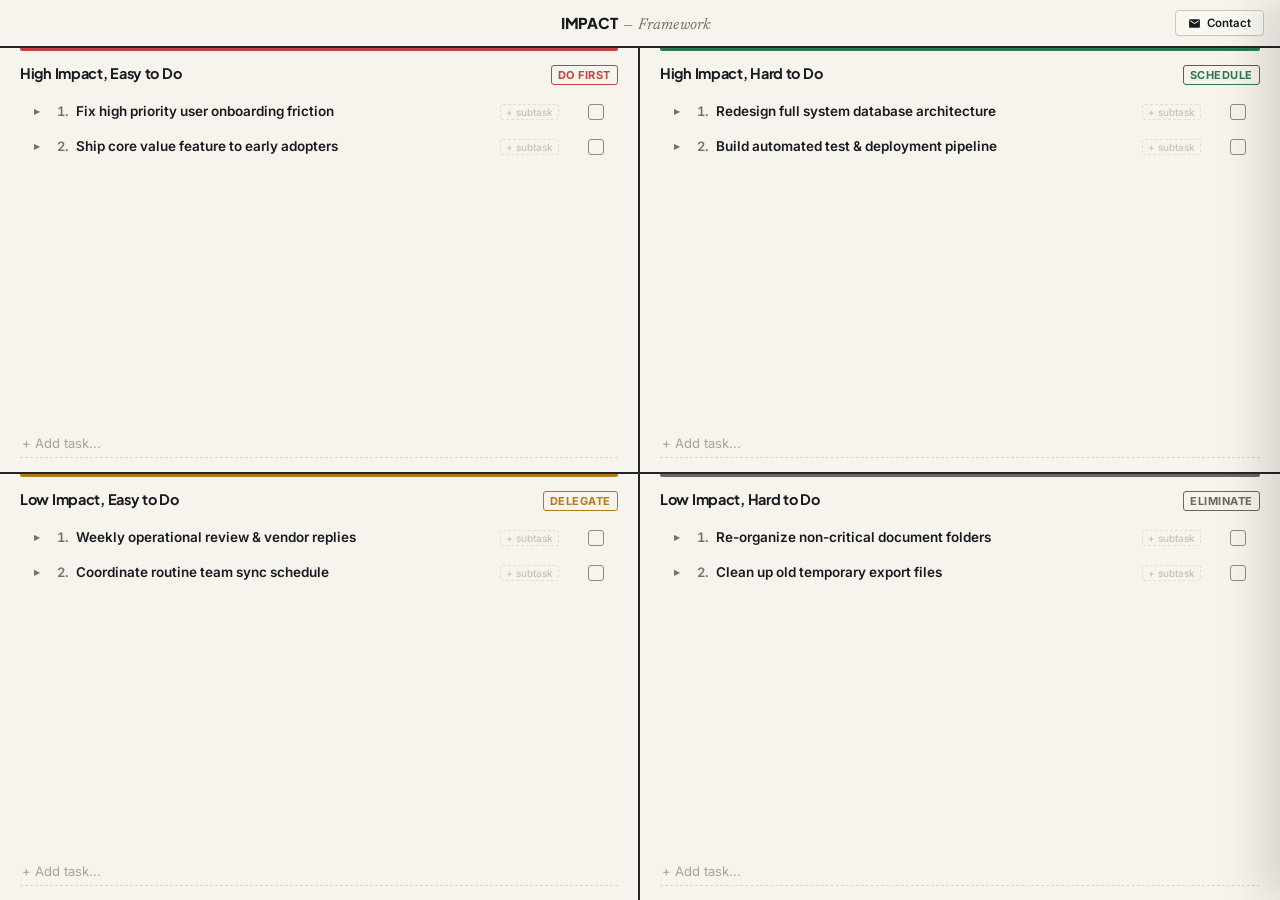
==== index.html @ 2e8723df "fix: ensure all main tasks start collapsed and open only when clicked" ====
<!DOCTYPE html>
<html lang="en">
<head>
  <meta charset="UTF-8">
  <meta name="viewport" content="width=device-width, initial-scale=1.0, maximum-scale=1.0, user-scalable=no">
  <title>Impact Framework</title>
  <link rel="icon" type="image/svg+xml" href="favicon.svg?v=2">
  <link rel="icon" type="image/png" sizes="32x32" href="favicon-32x32.png?v=2">
  <link rel="icon" type="image/png" sizes="16x16" href="favicon-16x16.png?v=2">
  <link rel="apple-touch-icon" sizes="180x180" href="apple-touch-icon.png?v=2">
  <link rel="manifest" href="site.webmanifest">
  <meta http-equiv="X-Content-Type-Options" content="nosniff">
  <meta name="referrer" content="no-referrer">
  <link rel="preconnect" href="https://fonts.googleapis.com">
  <link rel="preconnect" href="https://fonts.gstatic.com" crossorigin>
  <link href="https://fonts.googleapis.com/css2?family=Inter:wght@400;500;600;700&family=Newsreader:ital,opsz,wght@1,6..72,400;1,6..72,500&family=Plus+Jakarta+Sans:wght@700;800&display=swap" rel="stylesheet">
  <link rel="stylesheet" href="style.css?v=5.2">
</head>
<body>
  <div class="app-container" id="appContainer">
    <header class="app-header">
      <div class="header-left">
        <div class="sync-indicator-pill" id="headerSyncPill" style="display: none;" title="Cloud sync status">
          <span class="sync-status-dot"></span>
          <span class="sync-status-label" id="headerSyncUser">Synced</span>
        </div>
      </div>
      <h1 class="app-title">
        <span class="title-impact">IMPACT</span>
        <span class="title-framework">— Framework</span>
      </h1>
      <button class="contact-trigger" id="contactBtn" type="button" title="Contact info & App rating" aria-label="Open contact and info">
        <svg viewBox="0 0 24 24">
          <path d="M20 4H4c-1.1 0-2 .9-2 2v12c0 1.1.9 2 2 2h16c1.1 0 2-.9 2-2V6c0-1.1-.9-2-2-2zm0 4l-8 5-8-5V6l8 5 8-5v2z"/>
        </svg>
        <span>Contact</span>
      </button>
    </header>

    <!-- Full-screen 4-block matrix canvas -->
    <main class="matrix-canvas" id="matrix">
      <!-- Quadrant 1: Top-Left -->
      <section class="quadrant" data-quadrant="q1" id="q1">
        <div class="quadrant-header">
          <h2 class="quadrant-title" spellcheck="false">High Impact, Easy to Do</h2>
          <span class="quadrant-tag">Do First</span>
        </div>
        <ul class="task-list" data-quadrant="q1" aria-label="High Impact, Easy to Do tasks"></ul>
        <form class="add-form" data-quadrant="q1">
          <div class="smooth-input-wrap">
            <input type="text" placeholder="+ Add task..." autocomplete="off" aria-label="Add task to Q1">
            <span class="smooth-caret"></span>
          </div>
        </form>
      </section>

      <!-- Quadrant 2: Top-Right -->
      <section class="quadrant" data-quadrant="q2" id="q2">
        <div class="quadrant-header">
          <h2 class="quadrant-title" spellcheck="false">High Impact, Hard to Do</h2>
          <span class="quadrant-tag">Schedule</span>
        </div>
        <ul class="task-list" data-quadrant="q2" aria-label="High Impact, Hard to Do tasks"></ul>
        <form class="add-form" data-quadrant="q2">
          <div class="smooth-input-wrap">
            <input type="text" placeholder="+ Add task..." autocomplete="off" aria-label="Add task to Q2">
            <span class="smooth-caret"></span>
          </div>
        </form>
      </section>

      <!-- Bottom-Left: Q3 -->
      <section class="quadrant" data-quadrant="q3" id="q3">
        <div class="quadrant-header">
          <h2 class="quadrant-title" spellcheck="false">Low Impact, Easy to Do</h2>
          <span class="quadrant-tag">Delegate</span>
        </div>
        <ul class="task-list" data-quadrant="q3" aria-label="Low Impact, Easy to Do tasks"></ul>
        <form class="add-form" data-quadrant="q3">
          <div class="smooth-input-wrap">
            <input type="text" placeholder="+ Add task..." autocomplete="off" aria-label="Add task to Q3">
            <span class="smooth-caret"></span>
          </div>
        </form>
      </section>

      <!-- Bottom-Right: Q4 -->
      <section class="quadrant" data-quadrant="q4" id="q4">
        <div class="quadrant-header">
          <h2 class="quadrant-title" spellcheck="false">Low Impact, Hard to Do</h2>
          <span class="quadrant-tag">Eliminate</span>
        </div>
        <ul class="task-list" data-quadrant="q4" aria-label="Low Impact, Hard to Do tasks"></ul>
        <form class="add-form" data-quadrant="q4">
          <div class="smooth-input-wrap">
            <input type="text" placeholder="+ Add task..." autocomplete="off" aria-label="Add task to Q4">
            <span class="smooth-caret"></span>
          </div>
        </form>
      </section>
    </main>
  </div>

  <!-- Slide-Over Scrim Backdrop -->
  <div class="drawer-overlay" id="drawerOverlay" aria-hidden="true"></div>

  <!-- Slide-Over Right Panel (Depth Parallax Entry) -->
  <aside class="drawer-panel" id="contactDrawer" aria-label="Contact information and rating">
    <div class="drawer-header">
      <h2 class="drawer-title">Contact info</h2>
      <button class="drawer-close" id="drawerCloseBtn" type="button" title="Close" aria-label="Close panel">&times;</button>
    </div>

    <div class="drawer-body">
      <!-- Item 1: Email Address with Copy Pill -->
      <div class="info-item">
        <svg class="info-icon" viewBox="0 0 24 24" fill="none" stroke="currentColor" stroke-width="2">
          <path d="M4 4h16c1.1 0 2 .9 2 2v12c0 1.1-.9 2-2 2H4c-1.1 0-2-.9-2-2V6c0-1.1.9-2 2-2z"/>
          <polyline points="22,6 12,13 2,6"/>
        </svg>
        <div class="info-content">
          <div class="info-label">Email</div>
          <div class="info-value">nandanbhole72@gmail.com</div>
          <button class="copy-pill" id="copyEmailBtn" type="button">
            <span>📋 Copy</span>
          </button>
        </div>
      </div>

      <!-- Item 2: Version -->
      <div class="info-item">
        <svg class="info-icon" viewBox="0 0 24 24" fill="none" stroke="currentColor" stroke-width="2">
          <circle cx="12" cy="12" r="10"></circle>
          <line x1="12" y1="16" x2="12" y2="12"></line>
          <line x1="12" y1="8" x2="12.01" y2="8"></line>
        </svg>
        <div class="info-content">
          <div class="info-label">Latest Version</div>
          <div class="info-value">v1.2.0</div>
        </div>
      </div>

      <hr class="drawer-divider">

      <!-- Item 3: Account & Cross-Device Sync (Zero-Intrusion) -->
      <div class="account-section" id="accountSection">
        <!-- State A: Not Signed In (Local Device Only) -->
        <div class="account-card not-signed-in" id="accountNotSignedIn">
          <div class="account-card-header">
            <span class="account-badge-pill offline">
              <span class="pulse-dot"></span>
              <span>Local Device</span>
            </span>
          </div>
          <h3 class="account-title">Cross-Device Sync</h3>
          <p class="account-desc">Create an account or sign in to seamlessly sync your matrix across your phone, tablet, and laptop.</p>
          <div class="account-cta-group">
            <button class="account-btn primary" id="openCreateAccountBtn" type="button">Create Account</button>
            <button class="account-btn secondary" id="openSignInBtn" type="button">Sign In</button>
          </div>
        </div>

        <!-- State B: Signed In -->
        <div class="account-card signed-in" id="accountSignedIn" style="display: none;">
          <div class="account-card-header">
            <span class="account-badge-pill synced" id="syncStatusBadge">
              <span class="sync-status-dot"></span>
              <span id="syncStatusText">Cloud Synced</span>
            </span>
            <span class="account-last-sync" id="accountLastSync">Just now</span>
          </div>
          <div class="account-user-row">
            <div class="account-avatar" id="accountAvatar">U</div>
            <div class="account-user-details">
              <div class="account-username" id="accountUsername">user</div>
              <div class="account-sync-info">Active on this device</div>
            </div>
          </div>
          <div class="account-actions-row">
            <button class="account-btn-sync-now" id="manualSyncBtn" type="button" title="Sync changes now">
              <svg viewBox="0 0 24 24" width="13" height="13" fill="currentColor">
                <path d="M12 4V1L8 5l4 4V6c3.31 0 6 2.69 6 6 0 1.01-.25 1.97-.7 2.8l1.46 1.46C19.54 15.03 20 13.57 20 12c0-4.42-3.58-8-8-8zm0 14c-3.31 0-6-2.69-6-6 0-1.01.25-1.97.7-2.8L5.24 7.74C4.46 8.97 4 10.43 4 12c0 4.42 3.58 8 8 8v3l4-4-4-4v3z"/>
              </svg>
              <span>Sync Now</span>
            </button>
            <button class="account-btn-signout" id="signOutBtn" type="button">Sign Out</button>
          </div>
        </div>
      </div>

      <hr class="drawer-divider">

      <!-- Item 4: Rate this app (Google Play clean format) -->
      <div class="rate-app-section">
        <h3 class="rate-app-title">Rate this app</h3>
        <p class="rate-app-subtitle">Tell others what you think</p>

        <div class="rate-stars-row" id="starsBar">
          <button class="rate-star-btn" data-rating="1" type="button" aria-label="1 star">
            <svg viewBox="0 0 24 24" class="star-svg">
              <path d="M12 17.27L18.18 21l-1.64-7.03L22 9.24l-7.19-.61L12 2 9.19 8.63 2 9.24l5.46 4.73L5.82 21z"/>
            </svg>
          </button>
          <button class="rate-star-btn" data-rating="2" type="button" aria-label="2 stars">
            <svg viewBox="0 0 24 24" class="star-svg">
              <path d="M12 17.27L18.18 21l-1.64-7.03L22 9.24l-7.19-.61L12 2 9.19 8.63 2 9.24l5.46 4.73L5.82 21z"/>
            </svg>
          </button>
          <button class="rate-star-btn" data-rating="3" type="button" aria-label="3 stars">
            <svg viewBox="0 0 24 24" class="star-svg">
              <path d="M12 17.27L18.18 21l-1.64-7.03L22 9.24l-7.19-.61L12 2 9.19 8.63 2 9.24l5.46 4.73L5.82 21z"/>
            </svg>
          </button>
          <button class="rate-star-btn" data-rating="4" type="button" aria-label="4 stars">
            <svg viewBox="0 0 24 24" class="star-svg">
              <path d="M12 17.27L18.18 21l-1.64-7.03L22 9.24l-7.19-.61L12 2 9.19 8.63 2 9.24l5.46 4.73L5.82 21z"/>
            </svg>
          </button>
          <button class="rate-star-btn" data-rating="5" type="button" aria-label="5 stars">
            <svg viewBox="0 0 24 24" class="star-svg">
              <path d="M12 17.27L18.18 21l-1.64-7.03L22 9.24l-7.19-.61L12 2 9.19 8.63 2 9.24l5.46 4.73L5.82 21z"/>
            </svg>
          </button>
        </div>

        <a class="write-review-link" id="writeReviewLink" href="javascript:void(0)" role="button">Write a review</a>
        <div class="rating-feedback" id="ratingFeedback"></div>
      </div>
    </div>

    <!-- Floating Focus Card Modal Overlay (Reviews) -->
    <div class="focus-review-backdrop" id="focusReviewBackdrop" aria-hidden="true">
      <div class="focus-review-card" role="dialog" aria-modal="true" aria-labelledby="focusReviewTitle">
        <div class="focus-review-header">
          <h4 class="focus-review-title" id="focusReviewTitle">Share your experience</h4>
          <button class="focus-review-close" id="focusReviewCloseBtn" type="button" aria-label="Close modal">&times;</button>
        </div>

        <div class="focus-stars-row" id="focusStarsRow">
          <button class="focus-star-btn" data-rating="1" type="button" aria-label="1 star">
            <svg viewBox="0 0 24 24" class="star-svg"><path d="M12 17.27L18.18 21l-1.64-7.03L22 9.24l-7.19-.61L12 2 9.19 8.63 2 9.24l5.46 4.73L5.82 21z"/></svg>
          </button>
          <button class="focus-star-btn" data-rating="2" type="button" aria-label="2 stars">
            <svg viewBox="0 0 24 24" class="star-svg"><path d="M12 17.27L18.18 21l-1.64-7.03L22 9.24l-7.19-.61L12 2 9.19 8.63 2 9.24l5.46 4.73L5.82 21z"/></svg>
          </button>
          <button class="focus-star-btn" data-rating="3" type="button" aria-label="3 stars">
            <svg viewBox="0 0 24 24" class="star-svg"><path d="M12 17.27L18.18 21l-1.64-7.03L22 9.24l-7.19-.61L12 2 9.19 8.63 2 9.24l5.46 4.73L5.82 21z"/></svg>
          </button>
          <button class="focus-star-btn" data-rating="4" type="button" aria-label="4 stars">
            <svg viewBox="0 0 24 24" class="star-svg"><path d="M12 17.27L18.18 21l-1.64-7.03L22 9.24l-7.19-.61L12 2 9.19 8.63 2 9.24l5.46 4.73L5.82 21z"/></svg>
          </button>
          <button class="focus-star-btn" data-rating="5" type="button" aria-label="5 stars">
            <svg viewBox="0 0 24 24" class="star-svg"><path d="M12 17.27L18.18 21l-1.64-7.03L22 9.24l-7.19-.61L12 2 9.19 8.63 2 9.24l5.46 4.73L5.82 21z"/></svg>
          </button>
        </div>

        <div class="focus-input-box">
          <textarea class="focus-textarea" id="focusReviewText" placeholder="Describe your experience (optional)" maxlength="500"></textarea>
          <div class="focus-card-footer">
            <span class="focus-char-counter" id="focusCharCounter">0/500</span>
          </div>
        </div>

        <div class="focus-actions">
          <button class="focus-btn-cancel" id="focusReviewCancelBtn" type="button">Cancel</button>
          <button class="focus-btn-post" id="focusReviewPostBtn" type="button">Post</button>
        </div>
      </div>
    </div>

    <!-- Floating Focus Card Modal Overlay (Auth: Create Account / Sign In) -->
    <div class="focus-review-backdrop" id="authModalBackdrop" aria-hidden="true">
      <div class="focus-review-card auth-modal-card" role="dialog" aria-modal="true" aria-labelledby="authModalTitle">
        <div class="focus-review-header">
          <h4 class="focus-review-title" id="authModalTitle">Sync Across Devices</h4>
          <button class="focus-review-close" id="authModalCloseBtn" type="button" aria-label="Close modal">&times;</button>
        </div>

        <div class="auth-modal-tabs" role="tablist">
          <button class="auth-tab active" id="tabCreateAccount" type="button" role="tab" aria-selected="true">Create Account</button>
          <button class="auth-tab" id="tabSignIn" type="button" role="tab" aria-selected="false">Sign In</button>
        </div>

        <form class="auth-form" id="authForm" autocomplete="off">
          <div class="auth-field-group">
            <label class="auth-label" for="authUsername">Username</label>
            <input class="auth-input" id="authUsername" name="sync_user" type="text" placeholder="e.g. alex_runner" required autocomplete="off" autocapitalize="none" spellcheck="false">
            <span class="auth-hint">3–20 letters, numbers, or underscores</span>
          </div>

          <div class="auth-field-group">
            <label class="auth-label" for="authPassword">Sync Passcode / Password</label>
            <div class="auth-password-wrap">
              <input class="auth-input" id="authPassword" name="sync_key" type="password" placeholder="Create a sync passcode (min 4 chars)" required autocomplete="new-password">
              <button class="auth-toggle-pwd" id="authTogglePwd" type="button" aria-label="Toggle passcode visibility" title="Show/hide passcode">
                <svg viewBox="0 0 24 24" class="pwd-eye-icon" width="16" height="16" fill="currentColor">
                  <path d="M12 4.5C7 4.5 2.73 7.61 1 12c1.73 4.39 6 7.5 11 7.5s9.27-3.11 11-7.5c-1.73-4.39-6-7.5-11-7.5zM12 17c-2.76 0-5-2.24-5-5s2.24-5 5-5 5 2.24 5 5-2.24 5-5 5zm0-8c-1.66 0-3 1.34-3 3s1.34 3 3 3 3-1.34 3-3-1.34-3-3-3z"/>
                </svg>
              </button>
            </div>
          </div>

          <div class="auth-notice" id="authNotice">
            Creating an account saves your current board to the cloud so you can access it on all your devices.
          </div>

          <div class="auth-status-msg" id="authStatusMsg" style="display: none;"></div>

          <div class="focus-actions auth-actions">
            <button class="focus-btn-cancel" id="authCancelBtn" type="button">Cancel</button>
            <button class="focus-btn-post" id="authSubmitBtn" type="submit">Create Account & Sync</button>
          </div>
        </form>
      </div>
    </div>
  </aside>
  <script src="js/config.js?v=5.0"></script>
  <script src="js/app.js?v=5.4"></script>
  <!-- Vercel Web Analytics & Speed Insights -->
  <script defer src="/_vercel/insights/script.js"></script>
  <script defer src="/_vercel/speed-insights/script.js"></script>
</body>
</html>
---- style.css ----
/* ==========================================================================
   Impact Framework — Full-Screen 4-Block Minimalist Matrix
   Integrated with Docs Silk Smooth Typing Engine
   ========================================================================== */

* {
  box-sizing: border-box;
  margin: 0;
  padding: 0;
}

:root {
  /* Warm Sepia / Parchment Palette */
  --bg-color: #f7f4ed;
  --line-color: #22262b;
  --line-width: 2px;
  
  --text-main: #181b1e;
  --text-muted: #737069;
  --text-faint: #a6a39b;
  
  --task-hover: #eee9dd;
  --task-done-color: #9c9991;
  --input-underline: #d8d6cf;

  --accent-q1: #c54242;
  --accent-q2: #2b7757;
  --accent-q3: #b07c1b;
  --accent-q4: #6b665f;
}

html, body {
  width: 100vw;
  height: 100vh;
  margin: 0;
  padding: 0;
  overflow: hidden;
  font-family: 'Inter', system-ui, -apple-system, BlinkMacSystemFont, "Segoe UI", Roboto, sans-serif;
  background-color: var(--bg-color);
  color: var(--text-main);
  -webkit-font-smoothing: antialiased;
}

/* ==========================================================================
   Full Screen App Layout (Zero Outside Whitespace)
   ========================================================================== */
.app-container {
  width: 100vw;
  height: 100vh;
  height: 100dvh;
  display: flex;
  flex-direction: column;
  margin: 0;
  padding: 0;
  overflow: hidden;
  position: relative;
  transition: transform 0.38s cubic-bezier(0.16, 1, 0.3, 1), filter 0.38s ease;
  transform-origin: right center;
  will-change: transform;
}

/* Depth Parallax Canvas Pushback */
body.drawer-open .app-container {
  transform: scale(0.975) translateX(-8px);
  filter: blur(0.5px);
}

/* ==========================================================================
   Header Bar
   ========================================================================== */
.app-header {
  height: 48px;
  flex-shrink: 0;
  display: flex;
  align-items: center;
  justify-content: space-between;
  padding: 0 16px;
  border-bottom: var(--line-width) solid var(--line-color);
  background: var(--bg-color);
  user-select: none;
}

.header-left {
  display: flex;
  align-items: center;
  min-width: 80px;
}

.sync-indicator-pill {
  display: inline-flex;
  align-items: center;
  gap: 6px;
  background: #f0eee6;
  border: 1px solid #dcd7ca;
  padding: 3px 9px;
  border-radius: 999px;
  font-size: 11px;
  font-weight: 600;
  color: #3b3732;
  user-select: none;
  cursor: pointer;
  transition: all 0.2s ease;
}

.sync-indicator-pill:hover {
  background: #e7e3d7;
  border-color: #cfc8b8;
}

.sync-status-dot {
  width: 7px;
  height: 7px;
  border-radius: 50%;
  background: #2b7757;
  flex-shrink: 0;
  display: inline-block;
}

.sync-status-dot.syncing {
  background: #1a73e8;
  animation: pulseSync 1.2s infinite ease-in-out;
}

.sync-status-dot.offline {
  background: #a6a39b;
}

.sync-status-dot.error {
  background: #c54242;
}

@keyframes pulseSync {
  0% { transform: scale(0.9); opacity: 0.5; }
  50% { transform: scale(1.25); opacity: 1; }
  100% { transform: scale(0.9); opacity: 0.5; }
}

/* Header Title — Exactly matching prototype */
.app-title {
  display: inline-flex;
  align-items: baseline;
  gap: 6px;
  user-select: none;
  margin: 0 auto;
}

.title-impact {
  font-family: 'Plus Jakarta Sans', system-ui, -apple-system, BlinkMacSystemFont, "Segoe UI", Roboto, sans-serif;
  font-size: 15px;
  font-weight: 800;
  letter-spacing: -0.015em;
  color: var(--text-main);
  text-transform: uppercase;
}

.title-framework {
  font-family: 'Newsreader', Georgia, serif;
  font-style: italic;
  font-weight: 400;
  font-size: 15.5px;
  color: var(--text-muted);
  letter-spacing: 0.01em;
  text-transform: none;
}

/* Contact Trigger Button at Top-Right — Minimalist refined border */
.contact-trigger {
  display: inline-flex;
  align-items: center;
  gap: 6px;
  background: #faf8f3;
  border: 1px solid #cfc7b7;
  padding: 5px 12px;
  border-radius: 4px;
  font-size: 11.5px;
  font-weight: 600;
  color: var(--text-main);
  cursor: pointer;
  transition: all 0.18s cubic-bezier(0.16, 1, 0.3, 1);
  outline: none;
  font-family: inherit;
  box-shadow: 0 1px 2px rgba(32, 27, 23, 0.04);
}

.contact-trigger:hover {
  background: var(--text-main);
  color: var(--bg-color);
  border-color: var(--text-main);
  transform: translateY(-1px);
}

.contact-trigger svg {
  width: 13px;
  height: 13px;
  fill: currentColor;
}

/* ==========================================================================
   Full-Screen 4-Quadrant Matrix (Divided by 2 intersecting lines)
   ========================================================================== */
.matrix-canvas {
  flex: 1;
  display: grid;
  grid-template-columns: 1fr 1fr;
  grid-template-rows: 1fr 1fr;
  width: 100vw;
  height: calc(100vh - 48px);
  overflow: hidden;
  background: var(--bg-color);
}

/* Vertical Center Line (Dividing Left & Right) */
.quadrant[data-quadrant="q1"],
.quadrant[data-quadrant="q3"] {
  border-right: var(--line-width) solid var(--line-color);
}

/* Horizontal Center Line (Dividing Top & Bottom) */
.quadrant[data-quadrant="q1"],
.quadrant[data-quadrant="q2"] {
  border-bottom: var(--line-width) solid var(--line-color);
}

/* ==========================================================================
   Quadrant Area
   ========================================================================== */
.quadrant {
  display: flex;
  flex-direction: column;
  padding: 16px 20px 14px;
  min-height: 0;
  overflow: hidden;
  position: relative;
}

/* Micro Top Accent Line for Each Quadrant */
.quadrant::before {
  content: "";
  position: absolute;
  top: 0;
  left: 20px;
  right: 20px;
  height: 2.5px;
  border-radius: 0 0 2px 2px;
  z-index: 2;
}

.quadrant[data-quadrant="q1"]::before { background: var(--accent-q1); }
.quadrant[data-quadrant="q2"]::before { background: var(--accent-q2); }
.quadrant[data-quadrant="q3"]::before { background: var(--accent-q3); }
.quadrant[data-quadrant="q4"]::before { background: var(--accent-q4); }

.quadrant-header {
  display: flex;
  align-items: baseline;
  justify-content: space-between;
  margin-bottom: 10px;
  flex-shrink: 0;
  user-select: none;
}

/* Quadrant Title — Plus Jakarta Sans 700 matching prototype */
.quadrant-title {
  font-family: 'Plus Jakarta Sans', system-ui, -apple-system, BlinkMacSystemFont, "Segoe UI", Roboto, sans-serif;
  font-size: 14.5px;
  font-weight: 700;
  letter-spacing: -0.02em;
  color: var(--text-main);
}

.quadrant-tag {
  font-size: 11px;
  font-weight: 700;
  text-transform: uppercase;
  letter-spacing: 0.05em;
  padding: 2px 6px;
  border-radius: 3px;
  border: 1px solid currentColor;
}

.quadrant[data-quadrant="q1"] .quadrant-tag { color: var(--accent-q1); }
.quadrant[data-quadrant="q2"] .quadrant-tag { color: var(--accent-q2); }
.quadrant[data-quadrant="q3"] .quadrant-tag { color: var(--accent-q3); }
.quadrant[data-quadrant="q4"] .quadrant-tag { color: var(--accent-q4); }

/* ==========================================================================
   Task List
   ========================================================================== */
.task-list {
  list-style: none;
  flex: 1;
  overflow-y: auto;
  display: flex;
  flex-direction: column;
  gap: 2px;
  padding-right: 4px;
  min-height: 0;
  position: relative;
}

.task-list::-webkit-scrollbar {
  width: 4px;
}
.task-list::-webkit-scrollbar-thumb {
  background: var(--input-underline);
  border-radius: 2px;
}

/* ==========================================================================
   Task Item — Pure Direct Drag, ZERO Animation, ZERO Shadow
   ========================================================================== */
.task {
  display: flex;
  flex-direction: column;
  border-radius: 4px;
  font-size: 13.5px;
  color: var(--text-main);
  position: relative;
  background: transparent;
  user-select: none;
  touch-action: none;
  box-shadow: none !important;
}

/* Default state (no subtasks, not expanded): matches original live site 100% */
.task:not(.has-subtasks):not(.expanded) {
  border: none;
  background: transparent;
}

.task:not(.has-subtasks):not(.expanded) .task-header-row {
  padding: 7px 10px;
}

.task:not(.has-subtasks):not(.expanded):hover {
  background: var(--task-hover);
}

/* Container styling ONLY when task has subtasks or is expanded */
.task.has-subtasks,
.task.expanded {
  border: 1px solid rgba(34, 38, 43, 0.12);
  background: rgba(255, 255, 255, 0.45);
  margin-bottom: 3px;
  border-radius: 4px;
  transition: border-color 0.12s ease;
}

.task.has-subtasks .task-header-row,
.task.expanded .task-header-row {
  padding: 6px 8px;
}

.task.expanded {
  border-color: rgba(34, 38, 43, 0.22);
}

/* Header Row of the Task */
.task-header-row {
  display: flex;
  align-items: center;
  gap: 8px;
  width: 100%;
  cursor: grab;
  cursor: -webkit-grab;
}

.task-header-row:active {
  cursor: grabbing;
  cursor: -webkit-grabbing;
}

/* Fold Chevron Toggle Button */
.btn-fold-toggle {
  background: transparent;
  border: none;
  width: 14px;
  height: 14px;
  display: flex;
  align-items: center;
  justify-content: center;
  font-size: 8px;
  color: var(--text-muted);
  cursor: pointer;
  padding: 0;
  flex-shrink: 0;
  transition: transform 0.15s ease, color 0.15s ease;
}

.btn-fold-toggle:hover {
  color: var(--text-main);
}

.btn-fold-toggle.open {
  transform: rotate(90deg);
}

/* Progress Badge Pill */
.task-progress-pill {
  font-size: 10.5px;
  font-weight: 500;
  font-family: inherit;
  padding: 1px 5px;
  border-radius: 3px;
  background: rgba(0, 0, 0, 0.04);
  color: var(--text-muted);
  border: 1px solid rgba(0, 0, 0, 0.08);
  cursor: pointer;
  flex-shrink: 0;
  transition: all 0.12s ease;
}

.task-progress-pill:hover {
  background: rgba(0, 0, 0, 0.08);
  color: var(--text-main);
}

.task-progress-pill.all-done {
  background: rgba(43, 119, 87, 0.1);
  color: var(--accent-q2);
  border-color: rgba(43, 119, 87, 0.25);
}

.task-progress-pill.empty-add {
  font-size: 10px;
  color: var(--text-faint);
  background: transparent;
  border: 1px dashed rgba(0, 0, 0, 0.15);
  opacity: 0.6;
}

.task:hover .task-progress-pill.empty-add {
  opacity: 1;
  color: var(--text-muted);
  border-color: rgba(0, 0, 0, 0.25);
}

.task-progress-pill.empty-add:hover {
  background: rgba(0, 0, 0, 0.05);
  color: var(--text-main);
  border-color: var(--line-color);
}

/* Sub-Checklist Tray */
.subtask-tray {
  background: transparent;
  border-top: 1px dashed rgba(34, 38, 43, 0.1);
  padding: 4px 8px 6px 14px;
  display: flex;
  flex-direction: column;
  gap: 2px;
}

.subtask-list-wrapper {
  display: flex;
  flex-direction: column;
  gap: 2px;
}

.subtask-item {
  display: flex;
  align-items: center;
  gap: 7px;
  padding: 3px 5px;
  border-radius: 3px;
  font-size: 12.5px;
  color: var(--text-main);
  background: transparent;
  position: relative;
  user-select: none;
}

.subtask-item:hover {
  background: var(--task-hover);
}

.subtask-item.being-dragged {
  display: none !important;
}

.subtask-grip {
  color: var(--text-faint);
  font-size: 10px;
  line-height: 1;
  cursor: grab;
  cursor: -webkit-grab;
  opacity: 0;
  padding: 0 1px;
  transition: opacity 0.1s ease;
  flex-shrink: 0;
  letter-spacing: -1px;
}

.subtask-item:hover .subtask-grip {
  opacity: 0.7;
}

.subtask-grip:active {
  cursor: grabbing;
  cursor: -webkit-grabbing;
}

.subtask-checkbox {
  width: 14px;
  height: 14px;
  border: 1.5px solid #8e8b82;
  border-radius: 3px;
  background: transparent;
  cursor: pointer;
  display: flex;
  align-items: center;
  justify-content: center;
  flex-shrink: 0;
  padding: 0;
  box-shadow: none !important;
  transition: none;
}

.subtask-checkbox:hover {
  border-color: var(--line-color);
}

.subtask-item.done .subtask-checkbox {
  background: var(--line-color);
  border-color: var(--line-color);
}

.subtask-item.done .subtask-checkbox::after {
  content: "";
  width: 3.5px;
  height: 7px;
  border: solid #ffffff;
  border-width: 0 1.4px 1.4px 0;
  transform: rotate(45deg) translate(-0.5px, -0.8px);
}

.subtask-text {
  flex: 1;
  word-break: break-word;
  line-height: 1.3;
  cursor: text;
}

.subtask-item.done .subtask-text {
  text-decoration: line-through;
  color: var(--task-done-color);
}

.btn-subtask-del {
  background: transparent;
  border: none;
  font-size: 13px;
  line-height: 1;
  color: var(--text-muted);
  cursor: pointer;
  padding: 0 3px;
  border-radius: 2px;
  opacity: 0;
  transition: opacity 0.1s;
}

.subtask-item:hover .btn-subtask-del {
  opacity: 0.7;
}

.btn-subtask-del:hover {
  color: #c54242;
  opacity: 1;
}

.add-subtask-wrap {
  display: flex;
  align-items: center;
  gap: 6px;
  padding: 3px 5px 2px;
  margin-top: 2px;
}

.btn-add-subtask-trigger {
  background: transparent;
  border: none;
  font-size: 12px;
  font-weight: 500;
  color: var(--text-muted);
  cursor: pointer;
  display: inline-flex;
  align-items: center;
  gap: 5px;
  font-family: inherit;
  padding: 2px 0;
  transition: color 0.12s;
}

.btn-add-subtask-trigger:hover {
  color: var(--text-main);
}

.subtask-input-active {
  flex: 1;
  border: none;
  border-bottom: 1.5px dashed var(--line-color);
  background: transparent;
  font-size: 12.5px;
  font-family: inherit;
  color: var(--text-main);
  outline: none;
  padding: 2px 0;
}

.subtask-input-active::placeholder {
  color: var(--text-faint);
  font-style: italic;
}

.subtask-edit-input {
  flex: 1;
  border: none;
  border-bottom: 1.5px solid var(--line-color);
  background: transparent;
  font-size: 12.5px;
  font-family: inherit;
  color: var(--text-main);
  outline: none;
  padding: 1px 0;
}

.dragged-subtask-floating {
  position: fixed;
  z-index: 10000;
  pointer-events: none;
  background: #ffffff !important;
  border: 1.5px solid var(--line-color) !important;
  border-radius: 3px;
  display: flex;
  align-items: center;
  gap: 7px;
  padding: 4px 8px;
  font-size: 12px;
  color: var(--text-main);
  box-sizing: border-box;
  box-shadow: none !important;
}

/* When picked up: completely lifted out (no shadow or ghost left behind) */
.task.being-dragged {
  display: none !important;
}

/* Floating Physical Card Following Cursor */
.dragged-task-floating {
  position: fixed;
  z-index: 10000;
  pointer-events: none;
  opacity: 1 !important;
  box-shadow: none !important;
  background: #ffffff !important;
  border: 1.5px solid var(--line-color) !important;
  border-radius: 4px;
  display: flex;
  align-items: center;
  justify-content: space-between;
  gap: 10px;
  padding: 7px 10px;
  font-size: 13.5px;
  color: var(--text-main);
  box-sizing: border-box;
  cursor: grabbing;
  transition: none !important;
}

/* Simple Crisp Drop Indicator Line */
.drop-indicator-line {
  height: 2px;
  background: var(--line-color);
  margin: 2px 0;
  pointer-events: none;
  flex-shrink: 0;
}

/* Task Number Index on Left */
.task-num {
  font-size: 13px;
  font-weight: 600;
  color: var(--text-muted);
  flex-shrink: 0;
  user-select: none;
  font-variant-numeric: tabular-nums;
  min-width: 16px;
  text-align: right;
  line-height: 1.4;
}

.task.done .task-num {
  color: var(--task-done-color);
  opacity: 0.6;
}

/* Task Content Text */
.task-text {
  flex: 1;
  word-break: break-word;
  outline: none;
  cursor: inherit;
  line-height: 1.4;
  font-weight: 600;
}

.task.done .task-text {
  text-decoration: line-through;
  color: var(--task-done-color);
  font-weight: 500;
}

/* Inline Edit Input (Triggered only by double-click) */
.edit-input {
  flex: 1;
  font-size: 13.5px;
  font-family: inherit;
  border: none;
  border-bottom: 1.5px solid var(--line-color);
  background: transparent;
  color: var(--text-main);
  padding: 2px 0;
  outline: none;
}

/* Action buttons: delete button next to square checkbox */
.task-actions {
  display: flex;
  align-items: center;
  gap: 4px;
  margin-left: auto;
  flex-shrink: 0;
}

.btn-delete {
  background: transparent;
  border: none;
  font-size: 15px;
  line-height: 1;
  color: var(--text-muted);
  cursor: pointer;
  padding: 2px 4px;
  border-radius: 3px;
  opacity: 0;
  transition: none;
}

.task:hover .btn-delete,
.task:focus-within .btn-delete {
  opacity: 1;
}

.btn-delete:hover {
  color: #c54242;
  background: rgba(197, 66, 66, 0.1);
}

/* ==========================================================================
   Square Checkbox at the FAR RIGHT END
   ========================================================================== */
.task-done-square {
  width: 16px;
  height: 16px;
  border: 1.5px solid #8e8b82;
  border-radius: 3px;
  background: transparent;
  cursor: pointer;
  flex-shrink: 0;
  display: flex;
  align-items: center;
  justify-content: center;
  padding: 0;
  box-shadow: none !important;
  transition: none;
}

.task-done-square:hover {
  border-color: var(--line-color);
}

.task.done .task-done-square {
  background: var(--line-color);
  border-color: var(--line-color);
}

.task.done .task-done-square::after {
  content: "";
  width: 4px;
  height: 8px;
  border: solid #ffffff;
  border-width: 0 1.5px 1.5px 0;
  transform: rotate(45deg) translate(-0.5px, -1px);
}

/* ==========================================================================
   Add Task Form (Minimalist underline with Smooth Input Wrap)
   ========================================================================== */
.add-form {
  margin-top: auto;
  padding-top: 10px;
  flex-shrink: 0;
}

.smooth-input-wrap {
  position: relative;
  display: flex;
  align-items: center;
  width: 100%;
}

.add-form input {
  width: 100%;
  border: none;
  border-bottom: 1px dashed var(--input-underline);
  background: transparent;
  padding: 6px 2px;
  font-size: 13px;
  font-family: inherit;
  color: var(--text-main);
  outline: none;
  transition: border-color 0.15s ease;
}

.add-form input:focus {
  border-bottom: 1.5px solid var(--line-color);
}

.add-form input::placeholder {
  color: var(--text-faint);
}

/* ==========================================================================
   DOCS SILK SMOOTH TYPING ENGINE (Permanent Default)
   ========================================================================== */

/* Hide harsh native cursor in all inputs */
.smooth-input-wrap input:focus {
  caret-color: transparent !important;
}

/* Custom Gliding Caret */
.smooth-caret {
  position: absolute;
  top: 50%;
  transform: translateY(-50%);
  width: 2px;
  height: 16px;
  background: var(--line-color);
  pointer-events: none;
  opacity: 0;
  left: 2px;
  z-index: 10;
  border-radius: 1px;
  transition: left 0.075s cubic-bezier(0.2, 0, 0, 1), transform 0.06s ease;
  will-change: left, opacity;
}

.smooth-caret.visible {
  opacity: 1;
}

.smooth-caret.blinking {
  animation: smoothCaretPulse 1.05s ease-in-out infinite;
}

.smooth-caret.typing {
  animation: none !important;
  opacity: 1 !important;
}

@keyframes smoothCaretPulse {
  0%, 100% { opacity: 1; }
  50% { opacity: 0; }
}

/* ==========================================================================
   Mobile Optimization — Preserving 2x2 Desktop Matrix Layout
   ========================================================================== */
@media (max-width: 640px) {
  .app-header {
    height: 38px;
    padding: 0 10px;
  }
  .app-title {
    font-size: 11.5px;
    gap: 4px;
    letter-spacing: 0.05em;
  }
  .header-spacer {
    width: 50px;
  }
  .matrix-canvas {
    width: 100vw;
    height: calc(100vh - 38px);
    height: calc(100dvh - 38px);
    grid-template-columns: 1fr 1fr;
    grid-template-rows: 1fr 1fr;
    overflow: hidden;
  }
  /* Retain exact 2 intersecting lines */
  .quadrant[data-quadrant="q1"],
  .quadrant[data-quadrant="q3"] {
    border-right: var(--line-width) solid var(--line-color);
  }
  .quadrant[data-quadrant="q1"],
  .quadrant[data-quadrant="q2"] {
    border-bottom: var(--line-width) solid var(--line-color);
  }
  .quadrant[data-quadrant="q3"],
  .quadrant[data-quadrant="q4"] {
    border-bottom: none;
  }
  .quadrant[data-quadrant="q2"],
  .quadrant[data-quadrant="q4"] {
    border-right: none;
  }

  .quadrant {
    padding: 8px 8px 6px;
  }
  .quadrant-header {
    margin-bottom: 6px;
    gap: 4px;
  }
  .quadrant-title {
    font-size: 11px;
    line-height: 1.25;
    white-space: normal;
  }
  .quadrant-tag {
    font-size: 8.5px;
    padding: 1px 3px;
    letter-spacing: 0.03em;
    flex-shrink: 0;
  }
  .task-list {
    gap: 1px;
    padding-right: 2px;
  }
  .task {
    padding: 0;
    gap: 0;
    font-size: 11px;
    border-radius: 3px;
  }
  .task-header-row {
    padding: 4px 6px;
    gap: 5px;
  }
  .task-num {
    font-size: 10.5px;
    min-width: 13px;
    line-height: 1.25;
  }
  .task-text {
    line-height: 1.25;
  }
  .task-progress-pill {
    font-size: 8.5px;
    padding: 1px 4px;
  }
  .subtask-tray {
    padding: 4px 6px 6px 8px;
    gap: 2px;
  }
  .subtask-item {
    font-size: 10.5px;
    gap: 5px;
    padding: 2px 3px;
  }
  .subtask-checkbox {
    width: 11px;
    height: 11px;
  }
  .subtask-input-active {
    font-size: 10.5px;
  }
  .btn-subtask-del {
    opacity: 0.6;
    font-size: 11px;
  }
  .task-done-square {
    width: 13px;
    height: 13px;
  }
  .task.done .task-done-square::after {
    width: 3px;
    height: 6px;
    border-width: 0 1.2px 1.2px 0;
    transform: rotate(45deg) translate(-0.5px, -0.5px);
  }
  .btn-delete {
    font-size: 13px;
    padding: 1px 2px;
    opacity: 0;
  }
  .task:active .btn-delete,
  .task:hover .btn-delete {
    opacity: 0.7;
  }
  .add-form {
    padding-top: 4px;
  }
  .add-form input {
    font-size: 11px;
    padding: 3px 0;
  }
  .smooth-caret {
    height: 12px;
  }
  .edit-input {
    font-size: 11px;
  }
  /* Smooth upward slide when typing in bottom quadrants (Q3 Delegate / Q4 Eliminate) */
  body.shift-bottom-active .app-container {
    transform: translateY(calc(-50% + 20px));
  }
  .header-spacer {
    width: 60px;
  }
  .contact-trigger {
    padding: 3px 8px;
    font-size: 11px;
    gap: 4px;
  }
  .contact-trigger svg {
    width: 12px;
    height: 12px;
  }
  .drawer-panel {
    max-width: 85vw;
  }
  body.drawer-open .app-container {
    transform: scale(0.96) translateX(-10px);
  }
}

/* ==========================================================================
   Slide-Over Drawer & Depth Parallax Entry
   ========================================================================== */
.drawer-overlay {
  position: fixed;
  top: 0;
  left: 0;
  width: 100vw;
  height: 100vh;
  background: rgba(0, 0, 0, 0.28);
  backdrop-filter: blur(2px);
  z-index: 2000;
  opacity: 0;
  pointer-events: none;
  transition: opacity 0.35s cubic-bezier(0.16, 1, 0.3, 1);
}

.drawer-overlay.open {
  opacity: 1;
  pointer-events: auto;
}

.drawer-panel {
  position: fixed;
  top: 0;
  right: 0;
  height: 100vh;
  width: 100%;
  max-width: 370px;
  background: #ffffff;
  border-left: 1.5px solid var(--line-subtle);
  box-shadow: -16px 0 45px rgba(0, 0, 0, 0.14);
  z-index: 2001;
  display: flex;
  flex-direction: column;
  transform: translateX(100%);
  transition: transform 0.38s cubic-bezier(0.16, 1, 0.3, 1);
  will-change: transform;
}

.drawer-panel.open {
  transform: translateX(0);
}

.drawer-header {
  padding: 16px 20px;
  display: flex;
  align-items: center;
  justify-content: space-between;
  border-bottom: 1px solid var(--line-subtle);
}

.drawer-title {
  font-size: 15px;
  font-weight: 700;
  letter-spacing: -0.01em;
  color: var(--text-main);
}

.drawer-close {
  background: transparent;
  border: none;
  font-size: 22px;
  line-height: 1;
  color: var(--text-muted);
  cursor: pointer;
  width: 30px;
  height: 30px;
  display: flex;
  align-items: center;
  justify-content: center;
  border-radius: 4px;
  transition: all 0.15s ease;
}

.drawer-close:hover {
  background: #f2efe9;
  color: var(--text-main);
}

.drawer-body {
  padding: 24px 20px;
  flex: 1;
  overflow-y: auto;
  display: flex;
  flex-direction: column;
  gap: 22px;
}

.info-item {
  display: flex;
  align-items: flex-start;
  gap: 14px;
}

.info-icon {
  width: 20px;
  height: 20px;
  color: #383632;
  flex-shrink: 0;
  margin-top: 2px;
}

.info-content {
  flex: 1;
}

.info-label {
  font-size: 11px;
  text-transform: uppercase;
  letter-spacing: 0.06em;
  color: var(--text-muted);
  margin-bottom: 4px;
  font-weight: 600;
}

.info-value {
  font-size: 14px;
  font-weight: 500;
  color: var(--text-main);
  word-break: break-all;
}

.copy-pill {
  margin-top: 6px;
  display: inline-flex;
  align-items: center;
  gap: 5px;
  background: #f4f2ee;
  border: 1px solid #dcd7cf;
  padding: 4px 10px;
  border-radius: 4px;
  font-size: 11.5px;
  font-weight: 600;
  color: #333;
  cursor: pointer;
  transition: all 0.15s ease;
  font-family: inherit;
}

.copy-pill:hover {
  background: #e8e4dc;
  border-color: #c4bfb6;
}

.drawer-divider {
  border: none;
  border-top: 1px solid var(--line-subtle);
}

/* Rate this app section (Play Store clean layout) */
.rate-app-section {
  display: flex;
  flex-direction: column;
}

.rate-app-title {
  font-size: 16px;
  font-weight: 600;
  color: var(--text-main);
  margin-bottom: 3px;
  letter-spacing: -0.01em;
}

.rate-app-subtitle {
  font-size: 13.5px;
  font-weight: 400;
  color: var(--text-muted);
  margin-bottom: 16px;
  line-height: 1.3;
}

.rate-stars-row {
  display: flex;
  align-items: center;
  justify-content: space-between;
  max-width: 280px;
  margin-bottom: 18px;
}

.rate-star-btn {
  background: transparent;
  border: none;
  padding: 4px;
  cursor: pointer;
  display: flex;
  align-items: center;
  justify-content: center;
  outline: none;
  transition: transform 0.15s ease;
}

.rate-star-btn:hover {
  transform: scale(1.18);
}

.star-svg {
  width: 28px;
  height: 28px;
  fill: none;
  stroke: #5f6368;
  stroke-width: 1.8px;
  stroke-linejoin: round;
  transition: fill 0.15s ease, stroke 0.15s ease;
}

/* Golden yellow star color as requested */
.rate-star-btn.active .star-svg,
.rate-star-btn.hovered .star-svg {
  fill: #fbbc04;
  stroke: #fbbc04;
}

/* Write a review in blue as requested */
.write-review-link {
  display: inline-block;
  font-size: 14px;
  font-weight: 500;
  color: #1a73e8;
  text-decoration: none;
  cursor: pointer;
  transition: color 0.15s ease;
  width: fit-content;
}

.write-review-link:hover {
  color: #1557b0;
  text-decoration: underline;
}

.rating-feedback {
  font-size: 12.5px;
  color: #1e8e3e;
  margin-top: 10px;
  font-weight: 500;
  min-height: 18px;
  line-height: 1.4;
  transition: opacity 0.2s ease;
}

/* ==========================================================================
   Floating Focus Card Modal (Variation 3: Modal Elevation)
   ========================================================================== */
.focus-review-backdrop {
  position: absolute;
  inset: 0;
  background: rgba(24, 27, 30, 0.45);
  backdrop-filter: blur(3px);
  -webkit-backdrop-filter: blur(3px);
  z-index: 50;
  display: flex;
  align-items: center;
  justify-content: center;
  padding: 14px;
  opacity: 0;
  pointer-events: none;
  transition: opacity 0.25s cubic-bezier(0.16, 1, 0.3, 1);
  overflow-y: auto;
  -webkit-overflow-scrolling: touch;
}

.focus-review-backdrop.is-open {
  opacity: 1;
  pointer-events: auto;
}

.focus-review-card {
  background: #ffffff;
  width: 100%;
  max-width: 320px;
  max-height: 88dvh;
  overflow-y: auto;
  border-radius: 14px;
  border: 1px solid #dadce0;
  box-shadow: 0 16px 36px rgba(0, 0, 0, 0.22), 0 2px 8px rgba(0, 0, 0, 0.06);
  padding: 18px 16px 16px;
  display: flex;
  flex-direction: column;
  transform: scale(0.92) translateY(8px);
  transition: transform 0.28s cubic-bezier(0.16, 1, 0.3, 1);
  touch-action: manipulation;
}

.focus-review-backdrop.is-open .focus-review-card {
  transform: scale(1) translateY(0);
}

.focus-review-header {
  display: flex;
  align-items: center;
  justify-content: space-between;
  margin-bottom: 12px;
}

.focus-review-title {
  font-size: 14.5px;
  font-weight: 700;
  color: #202124;
  letter-spacing: -0.01em;
}

.focus-review-close {
  background: none;
  border: none;
  font-size: 20px;
  line-height: 1;
  color: #5f6368;
  cursor: pointer;
  padding: 2px 6px;
  border-radius: 4px;
  transition: background 0.15s, color 0.15s;
}

.focus-review-close:hover {
  background: #f1f3f4;
  color: #202124;
}

.focus-stars-row {
  display: flex;
  align-items: center;
  justify-content: center;
  gap: 8px;
  margin-bottom: 14px;
}

.focus-star-btn {
  background: transparent;
  border: none;
  padding: 3px;
  cursor: pointer;
  display: flex;
  align-items: center;
  justify-content: center;
  outline: none;
  transition: transform 0.15s ease;
}

.focus-star-btn:hover {
  transform: scale(1.22);
}

.focus-star-btn .star-svg {
  width: 26px;
  height: 26px;
  fill: none;
  stroke: #5f6368;
  stroke-width: 1.8px;
  stroke-linejoin: round;
  transition: fill 0.15s ease, stroke 0.15s ease;
}

.focus-star-btn.active .star-svg,
.focus-star-btn.hovered .star-svg {
  fill: #fbbc04;
  stroke: #fbbc04;
}

.focus-input-box {
  background: #ffffff;
  border: 1px solid #747775;
  border-radius: 8px;
  padding: 10px 12px 6px;
  position: relative;
  transition: border-color 0.2s, box-shadow 0.2s;
}

.focus-input-box:focus-within {
  border-color: #1a73e8;
  border-width: 2px;
  padding: 9px 11px 5px;
  box-shadow: 0 0 0 1px rgba(26, 115, 232, 0.15);
}

.focus-textarea {
  width: 100%;
  min-height: 76px;
  border: none;
  outline: none;
  font-family: inherit;
  font-size: 13.5px;
  line-height: 1.45;
  color: #202124;
  resize: vertical;
  background: transparent;
}

.focus-textarea::placeholder {
  color: #747775;
  font-size: 13.5px;
}

.focus-card-footer {
  display: flex;
  justify-content: flex-end;
  align-items: center;
  margin-top: 4px;
}

.focus-char-counter {
  font-size: 11.5px;
  color: #5f6368;
  font-weight: 400;
  letter-spacing: 0.02em;
}

.focus-char-counter.limit-near {
  color: #d93025;
  font-weight: 600;
}

.focus-actions {
  display: flex;
  align-items: center;
  justify-content: flex-end;
  gap: 10px;
  margin-top: 14px;
}

.focus-btn-cancel {
  background: none;
  border: none;
  color: #1a73e8;
  font-size: 13.5px;
  font-weight: 500;
  padding: 8px 14px;
  border-radius: 18px;
  cursor: pointer;
  font-family: inherit;
  transition: background 0.15s;
  touch-action: manipulation;
  -webkit-tap-highlight-color: transparent;
}

.focus-btn-cancel:hover {
  background: rgba(26, 115, 232, 0.06);
}

.focus-btn-post {
  background: #1a73e8;
  color: #ffffff;
  border: none;
  font-size: 13.5px;
  font-weight: 600;
  padding: 8px 22px;
  border-radius: 18px;
  cursor: pointer;
  font-family: inherit;
  transition: background 0.15s, opacity 0.15s, box-shadow 0.15s;
  box-shadow: 0 1px 3px rgba(0, 0, 0, 0.12);
  touch-action: manipulation;
  -webkit-tap-highlight-color: transparent;
}

.focus-btn-post:hover {
  background: #1557b0;
  box-shadow: 0 2px 6px rgba(26, 115, 232, 0.3);
}

/* ==========================================================================
   Account & Cross-Device Sync Card (Contact Drawer)
   ========================================================================== */
.account-section {
  margin: 14px 0;
}

.account-card {
  background: #ffffff;
  border: 1px solid #e5e1d8;
  border-radius: 10px;
  padding: 16px;
  box-shadow: 0 1px 3px rgba(32, 27, 23, 0.03);
  transition: all 0.2s ease;
}

.account-card.signed-in {
  background: #faf9f5;
  border-color: #dcd6c8;
}

.account-card-header {
  display: flex;
  align-items: center;
  justify-content: space-between;
  margin-bottom: 10px;
}

.account-badge-pill {
  display: inline-flex;
  align-items: center;
  gap: 6px;
  font-size: 10.5px;
  font-weight: 700;
  text-transform: uppercase;
  letter-spacing: 0.06em;
  padding: 3px 8px;
  border-radius: 999px;
}

.account-badge-pill.offline {
  background: #f1ede3;
  color: #7a7367;
}

.account-badge-pill.synced {
  background: #e6f4ea;
  color: #137333;
}

.pulse-dot {
  width: 6px;
  height: 6px;
  border-radius: 50%;
  background: #8e8779;
}

.account-last-sync {
  font-size: 11px;
  color: #8c8577;
}

.account-title {
  font-family: 'Plus Jakarta Sans', sans-serif;
  font-size: 14.5px;
  font-weight: 700;
  color: var(--text-main);
  margin-bottom: 5px;
  letter-spacing: -0.01em;
}

.account-desc {
  font-size: 12px;
  color: #635d53;
  line-height: 1.45;
  margin-bottom: 14px;
}

.account-cta-group {
  display: flex;
  gap: 8px;
}

.account-btn {
  flex: 1;
  padding: 8px 12px;
  font-size: 12px;
  font-weight: 600;
  border-radius: 6px;
  cursor: pointer;
  font-family: inherit;
  transition: all 0.16s ease;
  text-align: center;
}

.account-btn.primary {
  background: var(--text-main);
  color: #ffffff;
  border: 1px solid var(--text-main);
}

.account-btn.primary:hover {
  background: #333940;
  border-color: #333940;
}

.account-btn.secondary {
  background: #f7f4ed;
  color: var(--text-main);
  border: 1px solid #d4ccbd;
}

.account-btn.secondary:hover {
  background: #ebe5d8;
  border-color: #c4baaa;
}

/* User Logged In State */
.account-user-row {
  display: flex;
  align-items: center;
  gap: 12px;
  margin-bottom: 14px;
  padding: 4px 0;
}

.account-avatar {
  width: 36px;
  height: 36px;
  border-radius: 50%;
  background: #2b7757;
  color: #ffffff;
  font-weight: 700;
  font-size: 15px;
  display: flex;
  align-items: center;
  justify-content: center;
  text-transform: uppercase;
  flex-shrink: 0;
}

.account-user-details {
  flex: 1;
  min-width: 0;
}

.account-username {
  font-weight: 700;
  font-size: 14px;
  color: var(--text-main);
  white-space: nowrap;
  overflow: hidden;
  text-overflow: ellipsis;
}

.account-sync-info {
  font-size: 11.5px;
  color: #7a7367;
  margin-top: 1px;
}

.account-actions-row {
  display: flex;
  align-items: center;
  gap: 8px;
  border-top: 1px solid #eae5db;
  padding-top: 12px;
}

.account-btn-sync-now {
  display: inline-flex;
  align-items: center;
  gap: 5px;
  background: #ffffff;
  border: 1px solid #d4ccbd;
  color: #333940;
  padding: 6px 12px;
  border-radius: 6px;
  font-size: 11.5px;
  font-weight: 600;
  cursor: pointer;
  font-family: inherit;
  transition: all 0.16s ease;
}

.account-btn-sync-now:hover {
  background: #f4efe4;
  border-color: #b8ac97;
}

.account-btn-sync-now.syncing svg {
  animation: spinSync 1s infinite linear;
}

@keyframes spinSync {
  100% { transform: rotate(360deg); }
}

.account-btn-signout {
  background: none;
  border: 1px solid transparent;
  color: #c54242;
  padding: 6px 12px;
  border-radius: 6px;
  font-size: 11.5px;
  font-weight: 600;
  cursor: pointer;
  font-family: inherit;
  transition: all 0.16s ease;
  margin-left: auto;
}

.account-btn-signout:hover {
  background: #fdf2f2;
  border-color: #f5c6c6;
}

/* ==========================================================================
   Auth Modal Dialog (Create Account / Sign In)
   ========================================================================== */
.auth-modal-card {
  max-width: 360px;
  padding: 22px 24px;
}

.auth-modal-tabs {
  display: flex;
  background: #f1ede3;
  padding: 3px;
  border-radius: 8px;
  margin: 14px 0 18px;
}

.auth-tab {
  flex: 1;
  padding: 8px;
  font-size: 12.5px;
  font-weight: 600;
  background: none;
  border: none;
  color: #635d53;
  border-radius: 6px;
  cursor: pointer;
  font-family: inherit;
  transition: all 0.16s ease;
}

.auth-tab.active {
  background: #ffffff;
  color: var(--text-main);
  box-shadow: 0 1px 3px rgba(32, 27, 23, 0.08);
}

.auth-form {
  display: flex;
  flex-direction: column;
  gap: 14px;
}

.auth-field-group {
  display: flex;
  flex-direction: column;
  gap: 5px;
}

.auth-label {
  font-size: 12px;
  font-weight: 600;
  color: #3b3732;
}

.auth-input {
  width: 100%;
  padding: 10px 12px;
  font-size: 13.5px;
  border: 1px solid #d8d2c4;
  border-radius: 6px;
  background: #faf8f3;
  color: var(--text-main);
  outline: none;
  font-family: inherit;
  transition: border-color 0.16s ease, background 0.16s ease;
}

.auth-input:focus {
  border-color: var(--text-main);
  background: #ffffff;
}

.auth-password-wrap {
  position: relative;
  display: flex;
  align-items: center;
}

.auth-toggle-pwd {
  position: absolute;
  right: 10px;
  background: none;
  border: none;
  cursor: pointer;
  padding: 4px;
  color: #747775;
  display: flex;
  align-items: center;
  justify-content: center;
  opacity: 0.7;
  transition: opacity 0.16s;
}

.auth-toggle-pwd:hover {
  opacity: 1;
}

.auth-hint {
  font-size: 11px;
  color: #8c8577;
}

.auth-notice {
  font-size: 11.5px;
  color: #635d53;
  background: #f7f4ed;
  border: 1px solid #e7e1d4;
  border-radius: 6px;
  padding: 8px 10px;
  line-height: 1.4;
}

.auth-status-msg {
  font-size: 12px;
  padding: 8px 10px;
  border-radius: 6px;
  line-height: 1.4;
}

.auth-status-msg.error {
  background: #fdf2f2;
  border: 1px solid #f5c6c6;
  color: #c54242;
}

.auth-status-msg.success {
  background: #e6f4ea;
  border: 1px solid #ceead6;
  color: #137333;
}

.auth-actions {
  margin-top: 6px;
}
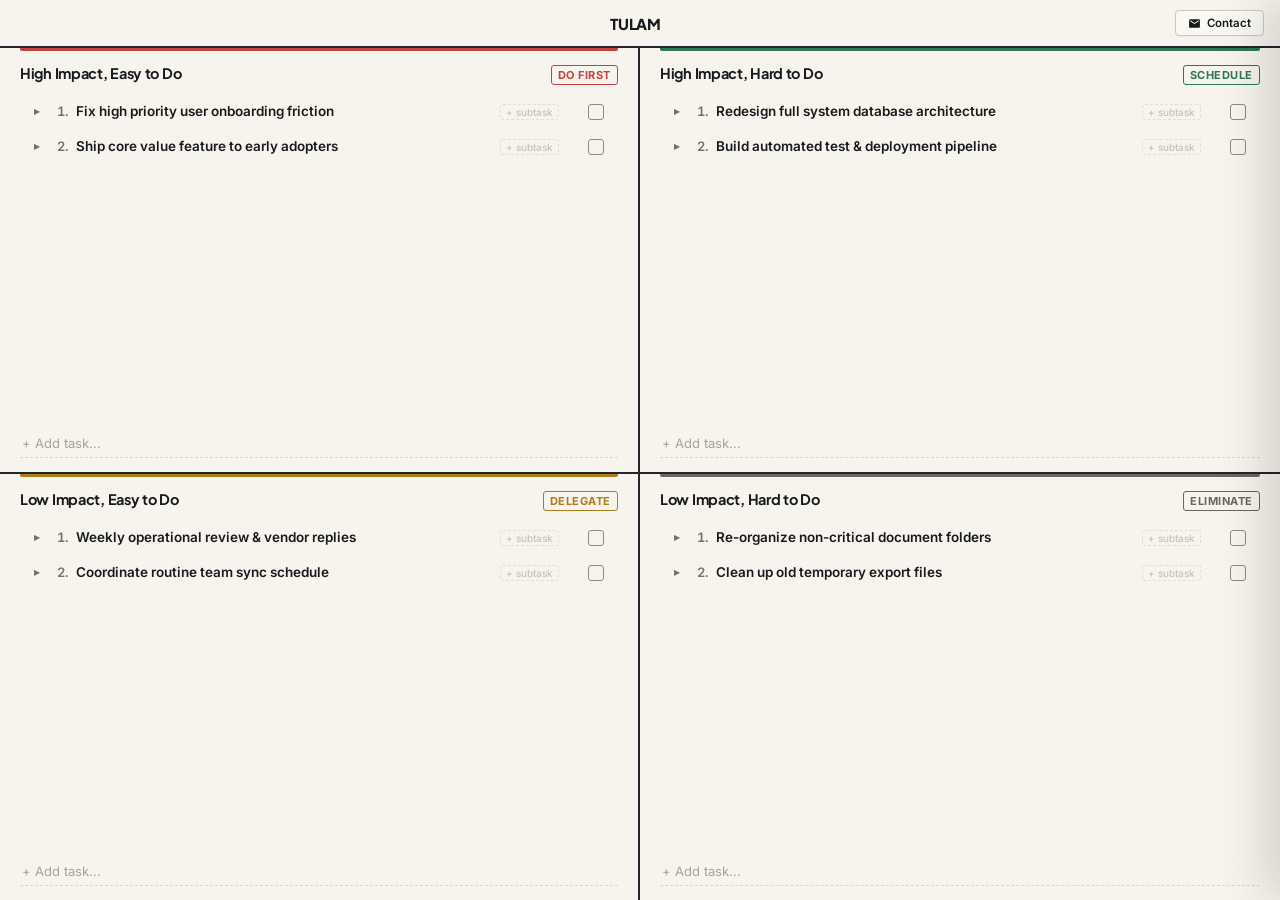
==== commit 8bc5d4cb: "feat: rename landing page branding to Tulam" ====
--- a/index.html
+++ b/index.html
@@ -3,7 +3,7 @@
 <head>
   <meta charset="UTF-8">
   <meta name="viewport" content="width=device-width, initial-scale=1.0, maximum-scale=1.0, user-scalable=no">
-  <title>Impact Framework</title>
+  <title>Tulam</title>
   <link rel="icon" type="image/svg+xml" href="favicon.svg?v=2">
   <link rel="icon" type="image/png" sizes="32x32" href="favicon-32x32.png?v=2">
   <link rel="icon" type="image/png" sizes="16x16" href="favicon-16x16.png?v=2">
@@ -14,7 +14,7 @@
   <link rel="preconnect" href="https://fonts.googleapis.com">
   <link rel="preconnect" href="https://fonts.gstatic.com" crossorigin>
   <link href="https://fonts.googleapis.com/css2?family=Inter:wght@400;500;600;700&family=Newsreader:ital,opsz,wght@1,6..72,400;1,6..72,500&family=Plus+Jakarta+Sans:wght@700;800&display=swap" rel="stylesheet">
-  <link rel="stylesheet" href="style.css?v=5.2">
+  <link rel="stylesheet" href="style.css?v=5.3">
 </head>
 <body>
   <div class="app-container" id="appContainer">
@@ -26,8 +26,7 @@
         </div>
       </div>
       <h1 class="app-title">
-        <span class="title-impact">IMPACT</span>
-        <span class="title-framework">— Framework</span>
+        <span class="title-tulam">TULAM</span>
       </h1>
       <button class="contact-trigger" id="contactBtn" type="button" title="Contact info & App rating" aria-label="Open contact and info">
         <svg viewBox="0 0 24 24">
--- a/style.css
+++ b/style.css
@@ -144,6 +144,7 @@
   margin: 0 auto;
 }
 
+.title-tulam,
 .title-impact {
   font-family: 'Plus Jakarta Sans', system-ui, -apple-system, BlinkMacSystemFont, "Segoe UI", Roboto, sans-serif;
   font-size: 15px;
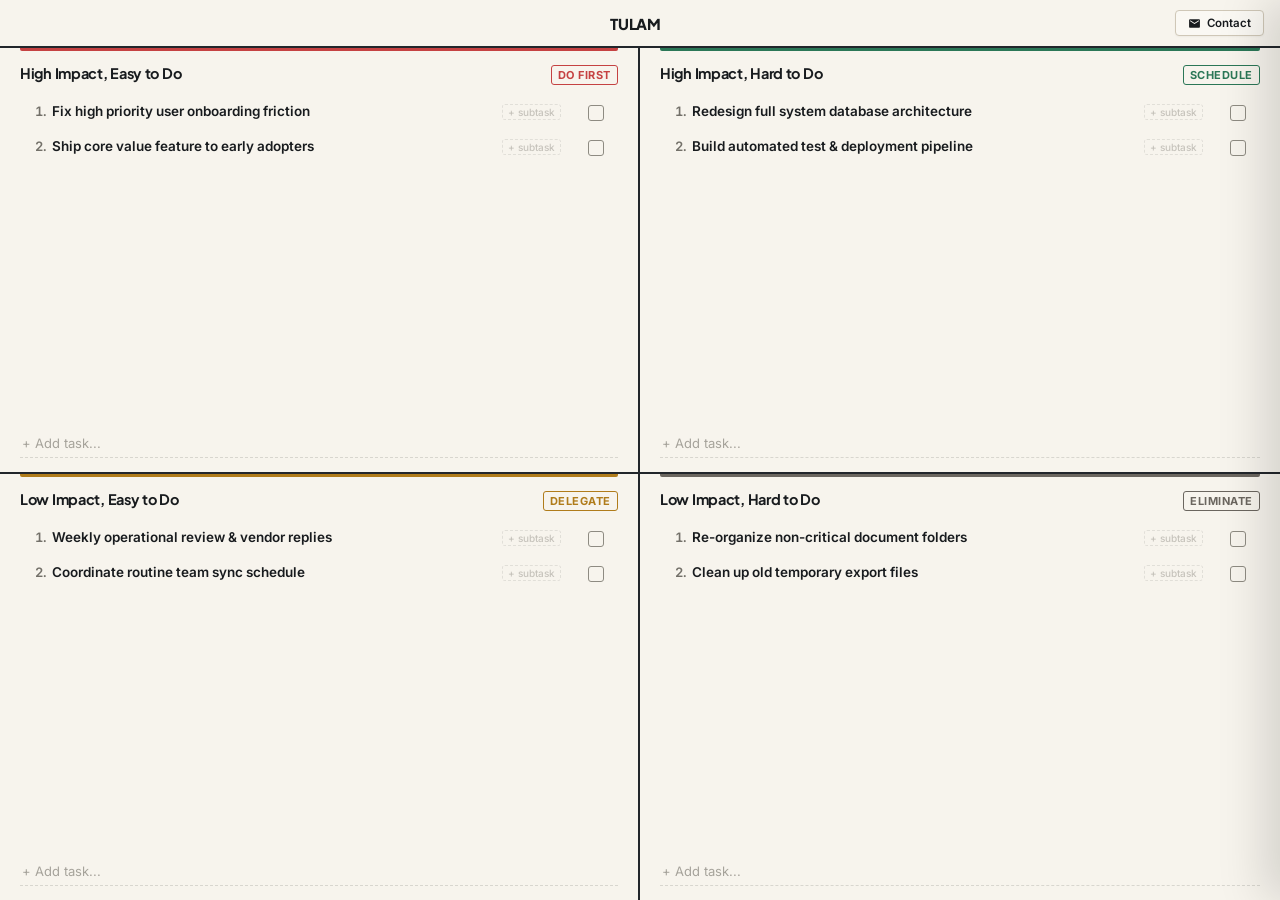
==== commit c0dc0cad: "fix(mobile): resolve broken wrapping, implement top alignment, and add mobile quadrant focus tabs" ====
--- a/index.html
+++ b/index.html
@@ -14,7 +14,7 @@
   <link rel="preconnect" href="https://fonts.googleapis.com">
   <link rel="preconnect" href="https://fonts.gstatic.com" crossorigin>
   <link href="https://fonts.googleapis.com/css2?family=Inter:wght@400;500;600;700&family=Newsreader:ital,opsz,wght@1,6..72,400;1,6..72,500&family=Plus+Jakarta+Sans:wght@700;800&display=swap" rel="stylesheet">
-  <link rel="stylesheet" href="style.css?v=5.3">
+  <link rel="stylesheet" href="style.css?v=5.4">
 </head>
 <body>
   <div class="app-container" id="appContainer">
@@ -35,6 +35,35 @@
         <span>Contact</span>
       </button>
     </header>
+
+    <!-- Mobile Quadrant Switcher Bar (Visible only on mobile screens) -->
+    <nav class="mobile-nav-bar" id="mobileNavBar" aria-label="Quadrant navigation">
+      <button class="mobile-nav-btn active" data-target="all" type="button">
+        <svg viewBox="0 0 16 16" width="11" height="11" class="mobile-grid-icon">
+          <rect x="1" y="1" width="6" height="6" rx="1" fill="currentColor"/>
+          <rect x="9" y="1" width="6" height="6" rx="1" fill="currentColor"/>
+          <rect x="1" y="9" width="6" height="6" rx="1" fill="currentColor"/>
+          <rect x="9" y="9" width="6" height="6" rx="1" fill="currentColor"/>
+        </svg>
+        <span>All</span>
+      </button>
+      <button class="mobile-nav-btn" data-target="q1" type="button">
+        <span class="mobile-nav-dot dot-q1"></span>
+        <span>Do First</span>
+      </button>
+      <button class="mobile-nav-btn" data-target="q2" type="button">
+        <span class="mobile-nav-dot dot-q2"></span>
+        <span>Schedule</span>
+      </button>
+      <button class="mobile-nav-btn" data-target="q3" type="button">
+        <span class="mobile-nav-dot dot-q3"></span>
+        <span>Delegate</span>
+      </button>
+      <button class="mobile-nav-btn" data-target="q4" type="button">
+        <span class="mobile-nav-dot dot-q4"></span>
+        <span>Eliminate</span>
+      </button>
+    </nav>
 
     <!-- Full-screen 4-block matrix canvas -->
     <main class="matrix-canvas" id="matrix">
@@ -314,7 +343,7 @@
     </div>
   </aside>
   <script src="js/config.js?v=5.0"></script>
-  <script src="js/app.js?v=5.4"></script>
+  <script src="js/app.js?v=5.6"></script>
   <!-- Vercel Web Analytics & Speed Insights -->
   <script defer src="/_vercel/insights/script.js"></script>
   <script defer src="/_vercel/speed-insights/script.js"></script>
--- a/style.css
+++ b/style.css
@@ -359,11 +359,19 @@
 /* Header Row of the Task */
 .task-header-row {
   display: flex;
-  align-items: center;
-  gap: 8px;
+  align-items: flex-start;
+  gap: 6px;
   width: 100%;
   cursor: grab;
   cursor: -webkit-grab;
+}
+
+.task-content-col {
+  flex: 1;
+  min-width: 0;
+  display: flex;
+  align-items: baseline;
+  gap: 6px;
 }
 
 .task-header-row:active {
@@ -385,7 +393,12 @@
   cursor: pointer;
   padding: 0;
   flex-shrink: 0;
+  margin-top: 3px;
   transition: transform 0.15s ease, color 0.15s ease;
+}
+
+.task:not(.has-subtasks) .btn-fold-toggle {
+  display: none !important;
 }
 
 .btn-fold-toggle:hover {
@@ -699,7 +712,9 @@
 /* Task Content Text */
 .task-text {
   flex: 1;
-  word-break: break-word;
+  min-width: 0;
+  overflow-wrap: break-word;
+  word-break: normal;
   outline: none;
   cursor: inherit;
   line-height: 1.4;
@@ -767,10 +782,11 @@
   border-radius: 3px;
   background: transparent;
   cursor: pointer;
+  display: flex;
+  align-items: center;
+  justify-content: center;
   flex-shrink: 0;
-  display: flex;
-  align-items: center;
-  justify-content: center;
+  margin-top: 2px;
   padding: 0;
   box-shadow: none !important;
   transition: none;
@@ -875,8 +891,13 @@
   50% { opacity: 0; }
 }
 
+/* Desktop: Hide Mobile Nav Bar */
+.mobile-nav-bar {
+  display: none;
+}
+
 /* ==========================================================================
-   Mobile Optimization — Preserving 2x2 Desktop Matrix Layout
+   Mobile Optimization — Responsive 2x2 Matrix & Focus Views
    ========================================================================== */
 @media (max-width: 640px) {
   .app-header {
@@ -891,15 +912,124 @@
   .header-spacer {
     width: 50px;
   }
+
+  /* Mobile Navigation Bar */
+  .mobile-nav-bar {
+    display: flex;
+    align-items: center;
+    justify-content: space-between;
+    height: 34px;
+    background: #f2eee3;
+    border-bottom: 1.5px solid var(--line-color);
+    padding: 0 6px;
+    gap: 4px;
+    overflow-x: auto;
+    user-select: none;
+    -webkit-overflow-scrolling: touch;
+    flex-shrink: 0;
+  }
+  .mobile-nav-bar::-webkit-scrollbar {
+    display: none;
+  }
+  .mobile-nav-btn {
+    display: inline-flex;
+    align-items: center;
+    gap: 4px;
+    background: transparent;
+    border: 1px solid transparent;
+    padding: 3px 7px;
+    border-radius: 4px;
+    font-size: 10.5px;
+    font-weight: 600;
+    color: var(--text-muted);
+    cursor: pointer;
+    font-family: inherit;
+    white-space: nowrap;
+    transition: all 0.15s ease;
+  }
+  .mobile-nav-btn:hover {
+    color: var(--text-main);
+  }
+  .mobile-nav-btn.active {
+    background: #fff;
+    color: var(--text-main);
+    border-color: rgba(34, 38, 43, 0.2);
+    box-shadow: 0 1px 2px rgba(0,0,0,0.06);
+  }
+  .mobile-nav-dot {
+    width: 6px;
+    height: 6px;
+    border-radius: 50%;
+    display: inline-block;
+  }
+  .dot-q1 { background: var(--accent-q1); }
+  .dot-q2 { background: var(--accent-q2); }
+  .dot-q3 { background: var(--accent-q3); }
+  .dot-q4 { background: var(--accent-q4); }
+
   .matrix-canvas {
     width: 100vw;
-    height: calc(100vh - 38px);
-    height: calc(100dvh - 38px);
+    height: calc(100vh - 38px - 34px);
+    height: calc(100dvh - 38px - 34px);
     grid-template-columns: 1fr 1fr;
     grid-template-rows: 1fr 1fr;
     overflow: hidden;
   }
-  /* Retain exact 2 intersecting lines */
+
+  /* Single-Quadrant Focus View when selected via tabs */
+  .matrix-canvas[data-mobile-view] {
+    grid-template-columns: 1fr !important;
+    grid-template-rows: 1fr !important;
+  }
+  .matrix-canvas[data-mobile-view="q1"] .quadrant:not([data-quadrant="q1"]),
+  .matrix-canvas[data-mobile-view="q2"] .quadrant:not([data-quadrant="q2"]),
+  .matrix-canvas[data-mobile-view="q3"] .quadrant:not([data-quadrant="q3"]),
+  .matrix-canvas[data-mobile-view="q4"] .quadrant:not([data-quadrant="q4"]) {
+    display: none !important;
+  }
+  .matrix-canvas[data-mobile-view] .quadrant {
+    border-right: none !important;
+    border-bottom: none !important;
+    padding: 12px 14px 10px !important;
+  }
+  .matrix-canvas[data-mobile-view] .quadrant-title {
+    font-size: 14.5px !important;
+  }
+  .matrix-canvas[data-mobile-view] .quadrant-tag {
+    font-size: 10px !important;
+    padding: 2px 6px !important;
+  }
+  .matrix-canvas[data-mobile-view] .task {
+    font-size: 13.5px !important;
+    border-radius: 4px !important;
+  }
+  .matrix-canvas[data-mobile-view] .task-header-row {
+    padding: 6px 8px !important;
+    gap: 8px !important;
+  }
+  .matrix-canvas[data-mobile-view] .task-num {
+    font-size: 12.5px !important;
+    min-width: 16px !important;
+  }
+  .matrix-canvas[data-mobile-view] .task-text {
+    font-size: 13.5px !important;
+    line-height: 1.35 !important;
+  }
+  .matrix-canvas[data-mobile-view] .task-content-col {
+    flex-direction: row !important;
+    align-items: baseline !important;
+    gap: 6px !important;
+  }
+  .matrix-canvas[data-mobile-view] .task-progress-pill {
+    font-size: 10px !important;
+    padding: 1px 5px !important;
+  }
+  .matrix-canvas[data-mobile-view] .task-done-square {
+    width: 16px !important;
+    height: 16px !important;
+  }
+
+  /* 2x2 Overview: Retain exact 2 intersecting lines */
   .quadrant[data-quadrant="q1"],
   .quadrant[data-quadrant="q3"] {
     border-right: var(--line-width) solid var(--line-color);
@@ -918,11 +1048,12 @@
   }
 
   .quadrant {
-    padding: 8px 8px 6px;
+    padding: 6px 6px 4px;
   }
   .quadrant-header {
-    margin-bottom: 6px;
+    margin-bottom: 5px;
     gap: 4px;
+    cursor: pointer;
   }
   .quadrant-title {
     font-size: 11px;
@@ -936,8 +1067,12 @@
     flex-shrink: 0;
   }
   .task-list {
-    gap: 1px;
+    gap: 2px;
     padding-right: 2px;
+    scrollbar-width: thin;
+  }
+  .task-list::-webkit-scrollbar {
+    width: 2px;
   }
   .task {
     padding: 0;
@@ -946,23 +1081,50 @@
     border-radius: 3px;
   }
   .task-header-row {
-    padding: 4px 6px;
-    gap: 5px;
+    padding: 3px 4px;
+    gap: 4px;
+    align-items: flex-start;
+  }
+  .task-content-col {
+    flex: 1;
+    min-width: 0;
+    display: flex;
+    flex-direction: column;
+    align-items: flex-start;
+    gap: 2px;
   }
   .task-num {
     font-size: 10.5px;
-    min-width: 13px;
-    line-height: 1.25;
+    min-width: 12px;
+    line-height: 1.35;
+    margin-top: 0;
+    text-align: right;
   }
   .task-text {
-    line-height: 1.25;
+    line-height: 1.3;
+    font-size: 11px;
+    overflow-wrap: break-word;
+    word-break: normal;
   }
   .task-progress-pill {
-    font-size: 8.5px;
+    font-size: 8px;
     padding: 1px 4px;
+    margin-top: 1px;
+  }
+  .task-progress-pill.empty-add {
+    display: none !important;
+  }
+  .task:not(.has-subtasks) .btn-fold-toggle {
+    display: none !important;
+  }
+  .btn-fold-toggle {
+    width: 12px;
+    height: 12px;
+    font-size: 7px;
+    margin-top: 2px;
   }
   .subtask-tray {
-    padding: 4px 6px 6px 8px;
+    padding: 3px 4px 4px 6px;
     gap: 2px;
   }
   .subtask-item {
@@ -984,6 +1146,8 @@
   .task-done-square {
     width: 13px;
     height: 13px;
+    margin-top: 1px;
+    flex-shrink: 0;
   }
   .task.done .task-done-square::after {
     width: 3px;
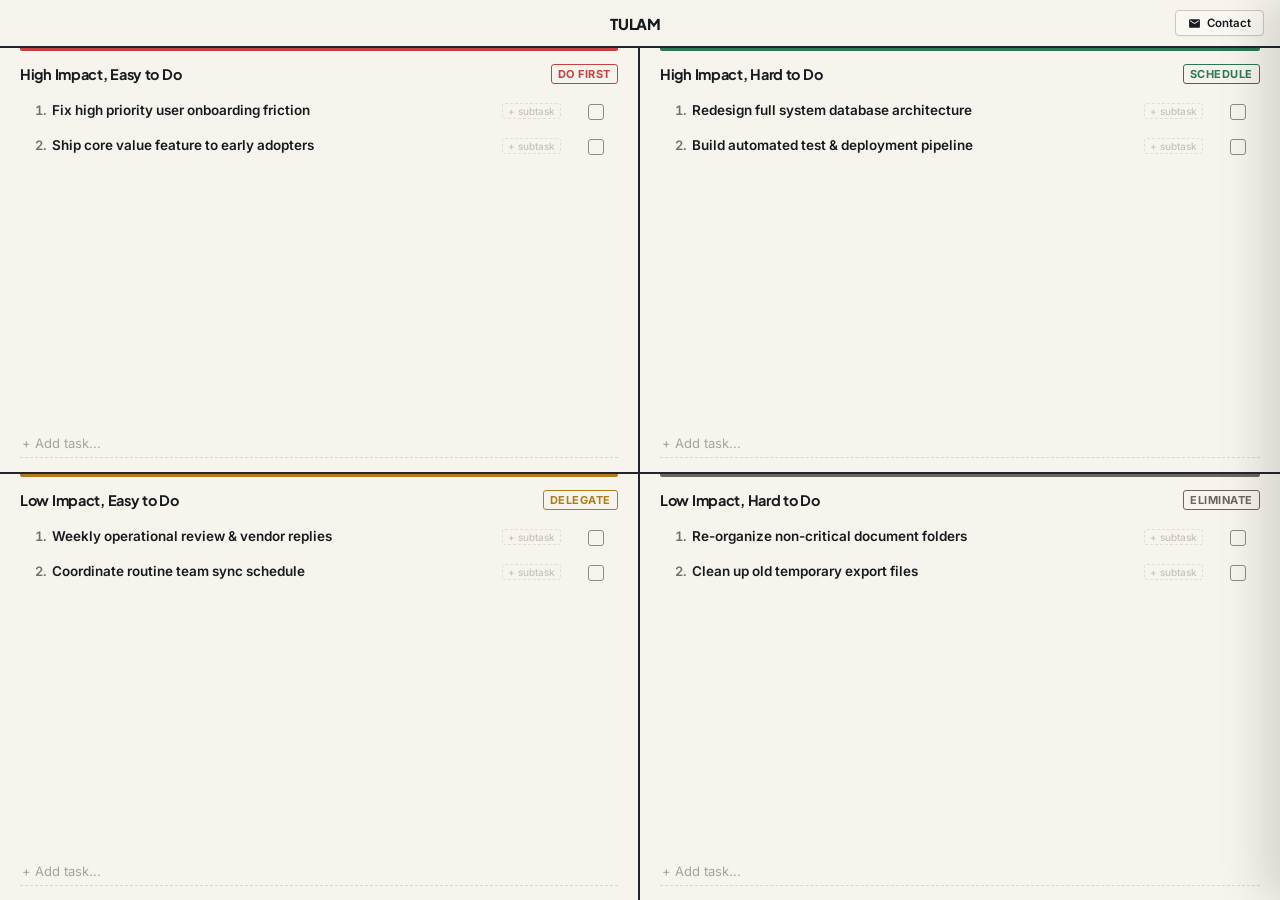
==== commit 360f37af: "Add full-view quadrant focus mode with back to matrix navigation" ====
--- a/index.html
+++ b/index.html
@@ -70,7 +70,26 @@
       <!-- Quadrant 1: Top-Left -->
       <section class="quadrant" data-quadrant="q1" id="q1">
         <div class="quadrant-header">
-          <h2 class="quadrant-title" spellcheck="false">High Impact, Easy to Do</h2>
+          <div class="quadrant-header-main">
+            <button class="quadrant-back-btn" type="button" aria-label="Back to 4 quadrants" title="Back to Matrix (Esc)">
+              <svg viewBox="0 0 24 24" width="13" height="13" fill="none" stroke="currentColor" stroke-width="2.5" stroke-linecap="round" stroke-linejoin="round">
+                <line x1="19" y1="12" x2="5" y2="12"></line>
+                <polyline points="12 19 5 12 12 5"></polyline>
+              </svg>
+              <span>Back to Matrix</span>
+            </button>
+            <h2 class="quadrant-title" spellcheck="false" title="Click to open Full View">
+              <span class="quadrant-title-text">High Impact, Easy to Do</span>
+              <span class="quadrant-expand-icon" title="Open Full View" aria-hidden="true">
+                <svg viewBox="0 0 24 24" width="12" height="12" fill="none" stroke="currentColor" stroke-width="2" stroke-linecap="round" stroke-linejoin="round">
+                  <polyline points="15 3 21 3 21 9"></polyline>
+                  <polyline points="9 21 3 21 3 15"></polyline>
+                  <line x1="21" y1="3" x2="14" y2="10"></line>
+                  <line x1="3" y1="21" x2="10" y2="14"></line>
+                </svg>
+              </span>
+            </h2>
+          </div>
           <span class="quadrant-tag">Do First</span>
         </div>
         <ul class="task-list" data-quadrant="q1" aria-label="High Impact, Easy to Do tasks"></ul>
@@ -85,7 +104,26 @@
       <!-- Quadrant 2: Top-Right -->
       <section class="quadrant" data-quadrant="q2" id="q2">
         <div class="quadrant-header">
-          <h2 class="quadrant-title" spellcheck="false">High Impact, Hard to Do</h2>
+          <div class="quadrant-header-main">
+            <button class="quadrant-back-btn" type="button" aria-label="Back to 4 quadrants" title="Back to Matrix (Esc)">
+              <svg viewBox="0 0 24 24" width="13" height="13" fill="none" stroke="currentColor" stroke-width="2.5" stroke-linecap="round" stroke-linejoin="round">
+                <line x1="19" y1="12" x2="5" y2="12"></line>
+                <polyline points="12 19 5 12 12 5"></polyline>
+              </svg>
+              <span>Back to Matrix</span>
+            </button>
+            <h2 class="quadrant-title" spellcheck="false" title="Click to open Full View">
+              <span class="quadrant-title-text">High Impact, Hard to Do</span>
+              <span class="quadrant-expand-icon" title="Open Full View" aria-hidden="true">
+                <svg viewBox="0 0 24 24" width="12" height="12" fill="none" stroke="currentColor" stroke-width="2" stroke-linecap="round" stroke-linejoin="round">
+                  <polyline points="15 3 21 3 21 9"></polyline>
+                  <polyline points="9 21 3 21 3 15"></polyline>
+                  <line x1="21" y1="3" x2="14" y2="10"></line>
+                  <line x1="3" y1="21" x2="10" y2="14"></line>
+                </svg>
+              </span>
+            </h2>
+          </div>
           <span class="quadrant-tag">Schedule</span>
         </div>
         <ul class="task-list" data-quadrant="q2" aria-label="High Impact, Hard to Do tasks"></ul>
@@ -100,7 +138,26 @@
       <!-- Bottom-Left: Q3 -->
       <section class="quadrant" data-quadrant="q3" id="q3">
         <div class="quadrant-header">
-          <h2 class="quadrant-title" spellcheck="false">Low Impact, Easy to Do</h2>
+          <div class="quadrant-header-main">
+            <button class="quadrant-back-btn" type="button" aria-label="Back to 4 quadrants" title="Back to Matrix (Esc)">
+              <svg viewBox="0 0 24 24" width="13" height="13" fill="none" stroke="currentColor" stroke-width="2.5" stroke-linecap="round" stroke-linejoin="round">
+                <line x1="19" y1="12" x2="5" y2="12"></line>
+                <polyline points="12 19 5 12 12 5"></polyline>
+              </svg>
+              <span>Back to Matrix</span>
+            </button>
+            <h2 class="quadrant-title" spellcheck="false" title="Click to open Full View">
+              <span class="quadrant-title-text">Low Impact, Easy to Do</span>
+              <span class="quadrant-expand-icon" title="Open Full View" aria-hidden="true">
+                <svg viewBox="0 0 24 24" width="12" height="12" fill="none" stroke="currentColor" stroke-width="2" stroke-linecap="round" stroke-linejoin="round">
+                  <polyline points="15 3 21 3 21 9"></polyline>
+                  <polyline points="9 21 3 21 3 15"></polyline>
+                  <line x1="21" y1="3" x2="14" y2="10"></line>
+                  <line x1="3" y1="21" x2="10" y2="14"></line>
+                </svg>
+              </span>
+            </h2>
+          </div>
           <span class="quadrant-tag">Delegate</span>
         </div>
         <ul class="task-list" data-quadrant="q3" aria-label="Low Impact, Easy to Do tasks"></ul>
@@ -115,7 +172,26 @@
       <!-- Bottom-Right: Q4 -->
       <section class="quadrant" data-quadrant="q4" id="q4">
         <div class="quadrant-header">
-          <h2 class="quadrant-title" spellcheck="false">Low Impact, Hard to Do</h2>
+          <div class="quadrant-header-main">
+            <button class="quadrant-back-btn" type="button" aria-label="Back to 4 quadrants" title="Back to Matrix (Esc)">
+              <svg viewBox="0 0 24 24" width="13" height="13" fill="none" stroke="currentColor" stroke-width="2.5" stroke-linecap="round" stroke-linejoin="round">
+                <line x1="19" y1="12" x2="5" y2="12"></line>
+                <polyline points="12 19 5 12 12 5"></polyline>
+              </svg>
+              <span>Back to Matrix</span>
+            </button>
+            <h2 class="quadrant-title" spellcheck="false" title="Click to open Full View">
+              <span class="quadrant-title-text">Low Impact, Hard to Do</span>
+              <span class="quadrant-expand-icon" title="Open Full View" aria-hidden="true">
+                <svg viewBox="0 0 24 24" width="12" height="12" fill="none" stroke="currentColor" stroke-width="2" stroke-linecap="round" stroke-linejoin="round">
+                  <polyline points="15 3 21 3 21 9"></polyline>
+                  <polyline points="9 21 3 21 3 15"></polyline>
+                  <line x1="21" y1="3" x2="14" y2="10"></line>
+                  <line x1="3" y1="21" x2="10" y2="14"></line>
+                </svg>
+              </span>
+            </h2>
+          </div>
           <span class="quadrant-tag">Eliminate</span>
         </div>
         <ul class="task-list" data-quadrant="q4" aria-label="Low Impact, Hard to Do tasks"></ul>
--- a/style.css
+++ b/style.css
@@ -253,20 +253,106 @@
 
 .quadrant-header {
   display: flex;
-  align-items: baseline;
+  align-items: center;
   justify-content: space-between;
   margin-bottom: 10px;
   flex-shrink: 0;
   user-select: none;
-}
-
-/* Quadrant Title — Plus Jakarta Sans 700 matching prototype */
+  gap: 12px;
+}
+
+.quadrant-header-main {
+  display: flex;
+  align-items: center;
+  gap: 8px;
+  min-width: 0;
+}
+
+/* Quadrant Title — Plus Jakarta Sans 700 */
 .quadrant-title {
   font-family: 'Plus Jakarta Sans', system-ui, -apple-system, BlinkMacSystemFont, "Segoe UI", Roboto, sans-serif;
   font-size: 14.5px;
   font-weight: 700;
   letter-spacing: -0.02em;
   color: var(--text-main);
+  cursor: pointer;
+  display: inline-flex;
+  align-items: center;
+  gap: 6px;
+  padding: 3px 6px;
+  margin: -3px -6px;
+  border-radius: 4px;
+  transition: all 0.16s ease;
+}
+
+.quadrant-title-text {
+  transition: color 0.15s ease;
+}
+
+.matrix-canvas:not([data-focus-view]) .quadrant-title:hover {
+  background: rgba(34, 38, 43, 0.05);
+}
+
+.matrix-canvas:not([data-focus-view]) .quadrant-title:hover .quadrant-title-text {
+  color: #000000;
+}
+
+/* Micro expand hint icon */
+.quadrant-expand-icon {
+  display: inline-flex;
+  align-items: center;
+  justify-content: center;
+  width: 16px;
+  height: 16px;
+  color: var(--text-muted);
+  opacity: 0;
+  transform: scale(0.85);
+  transition: all 0.18s cubic-bezier(0.16, 1, 0.3, 1);
+  vertical-align: middle;
+}
+
+.matrix-canvas:not([data-focus-view]) .quadrant-header:hover .quadrant-expand-icon,
+.matrix-canvas:not([data-focus-view]) .quadrant-title:hover .quadrant-expand-icon {
+  opacity: 0.8;
+  transform: scale(1);
+}
+
+/* "Back to Matrix" button in Full View */
+.quadrant-back-btn {
+  display: none;
+  align-items: center;
+  gap: 6px;
+  background: #faf8f3;
+  border: 1px solid #cfc7b7;
+  padding: 4px 10px;
+  border-radius: 4px;
+  font-size: 11.5px;
+  font-weight: 600;
+  color: var(--text-main);
+  cursor: pointer;
+  font-family: inherit;
+  transition: all 0.16s cubic-bezier(0.16, 1, 0.3, 1);
+  box-shadow: 0 1px 2px rgba(32, 27, 23, 0.04);
+  user-select: none;
+  white-space: nowrap;
+}
+
+.quadrant-back-btn:hover {
+  background: var(--text-main);
+  color: var(--bg-color);
+  border-color: var(--text-main);
+  transform: translateX(-1px);
+}
+
+.quadrant-back-btn svg {
+  width: 13px;
+  height: 13px;
+  stroke: currentColor;
+  transition: transform 0.16s ease;
+}
+
+.quadrant-back-btn:hover svg {
+  transform: translateX(-2px);
 }
 
 .quadrant-tag {
@@ -277,12 +363,76 @@
   padding: 2px 6px;
   border-radius: 3px;
   border: 1px solid currentColor;
+  flex-shrink: 0;
 }
 
 .quadrant[data-quadrant="q1"] .quadrant-tag { color: var(--accent-q1); }
 .quadrant[data-quadrant="q2"] .quadrant-tag { color: var(--accent-q2); }
 .quadrant[data-quadrant="q3"] .quadrant-tag { color: var(--accent-q3); }
 .quadrant[data-quadrant="q4"] .quadrant-tag { color: var(--accent-q4); }
+
+/* ==========================================================================
+   Full View / Single-Quadrant Focus Mode (Universal Desktop & Mobile)
+   ========================================================================== */
+.matrix-canvas[data-focus-view] {
+  grid-template-columns: 1fr !important;
+  grid-template-rows: 1fr !important;
+}
+
+.matrix-canvas[data-focus-view="q1"] .quadrant:not([data-quadrant="q1"]),
+.matrix-canvas[data-focus-view="q2"] .quadrant:not([data-quadrant="q2"]),
+.matrix-canvas[data-focus-view="q3"] .quadrant:not([data-quadrant="q3"]),
+.matrix-canvas[data-focus-view="q4"] .quadrant:not([data-quadrant="q4"]) {
+  display: none !important;
+}
+
+.matrix-canvas[data-focus-view] .quadrant {
+  border-right: none !important;
+  border-bottom: none !important;
+  padding: 24px 36px 18px !important;
+  max-width: 1080px;
+  width: 100%;
+  margin: 0 auto;
+  box-sizing: border-box;
+}
+
+.matrix-canvas[data-focus-view] .quadrant::before {
+  left: 36px;
+  right: 36px;
+  height: 3.5px;
+}
+
+.matrix-canvas[data-focus-view] .quadrant-header {
+  margin-bottom: 16px;
+  padding-bottom: 12px;
+  border-bottom: 1px solid rgba(34, 38, 43, 0.08);
+}
+
+.matrix-canvas[data-focus-view] .quadrant-title {
+  font-size: 16.5px !important;
+  cursor: default;
+}
+
+.matrix-canvas[data-focus-view] .quadrant-title:hover {
+  background: transparent !important;
+}
+
+.matrix-canvas[data-focus-view] .quadrant-back-btn {
+  display: inline-flex !important;
+}
+
+.matrix-canvas[data-focus-view] .quadrant-expand-icon {
+  display: none !important;
+}
+
+.matrix-canvas[data-focus-view] .task-list {
+  padding-right: 10px;
+  gap: 3px;
+}
+
+.matrix-canvas[data-focus-view] .add-form {
+  padding-top: 14px;
+}
 
 /* ==========================================================================
    Task List
@@ -976,26 +1126,43 @@
     overflow: hidden;
   }
 
-  /* Single-Quadrant Focus View when selected via tabs */
-  .matrix-canvas[data-mobile-view] {
+  /* Single-Quadrant Focus View when selected via tabs or tapping header */
+  .matrix-canvas[data-mobile-view],
+  .matrix-canvas[data-focus-view] {
     grid-template-columns: 1fr !important;
     grid-template-rows: 1fr !important;
   }
   .matrix-canvas[data-mobile-view="q1"] .quadrant:not([data-quadrant="q1"]),
   .matrix-canvas[data-mobile-view="q2"] .quadrant:not([data-quadrant="q2"]),
   .matrix-canvas[data-mobile-view="q3"] .quadrant:not([data-quadrant="q3"]),
-  .matrix-canvas[data-mobile-view="q4"] .quadrant:not([data-quadrant="q4"]) {
+  .matrix-canvas[data-mobile-view="q4"] .quadrant:not([data-quadrant="q4"]),
+  .matrix-canvas[data-focus-view="q1"] .quadrant:not([data-quadrant="q1"]),
+  .matrix-canvas[data-focus-view="q2"] .quadrant:not([data-quadrant="q2"]),
+  .matrix-canvas[data-focus-view="q3"] .quadrant:not([data-quadrant="q3"]),
+  .matrix-canvas[data-focus-view="q4"] .quadrant:not([data-quadrant="q4"]) {
     display: none !important;
   }
-  .matrix-canvas[data-mobile-view] .quadrant {
+  .matrix-canvas[data-mobile-view] .quadrant,
+  .matrix-canvas[data-focus-view] .quadrant {
     border-right: none !important;
     border-bottom: none !important;
     padding: 12px 14px 10px !important;
-  }
-  .matrix-canvas[data-mobile-view] .quadrant-title {
+    max-width: 100% !important;
+  }
+  .matrix-canvas[data-focus-view] .quadrant::before {
+    left: 14px !important;
+    right: 14px !important;
+  }
+  .matrix-canvas[data-mobile-view] .quadrant-title,
+  .matrix-canvas[data-focus-view] .quadrant-title {
     font-size: 14.5px !important;
   }
-  .matrix-canvas[data-mobile-view] .quadrant-tag {
+  .matrix-canvas[data-focus-view] .quadrant-back-btn {
+    padding: 3px 8px !important;
+    font-size: 11px !important;
+  }
+  .matrix-canvas[data-mobile-view] .quadrant-tag,
+  .matrix-canvas[data-focus-view] .quadrant-tag {
     font-size: 10px !important;
     padding: 2px 6px !important;
   }
